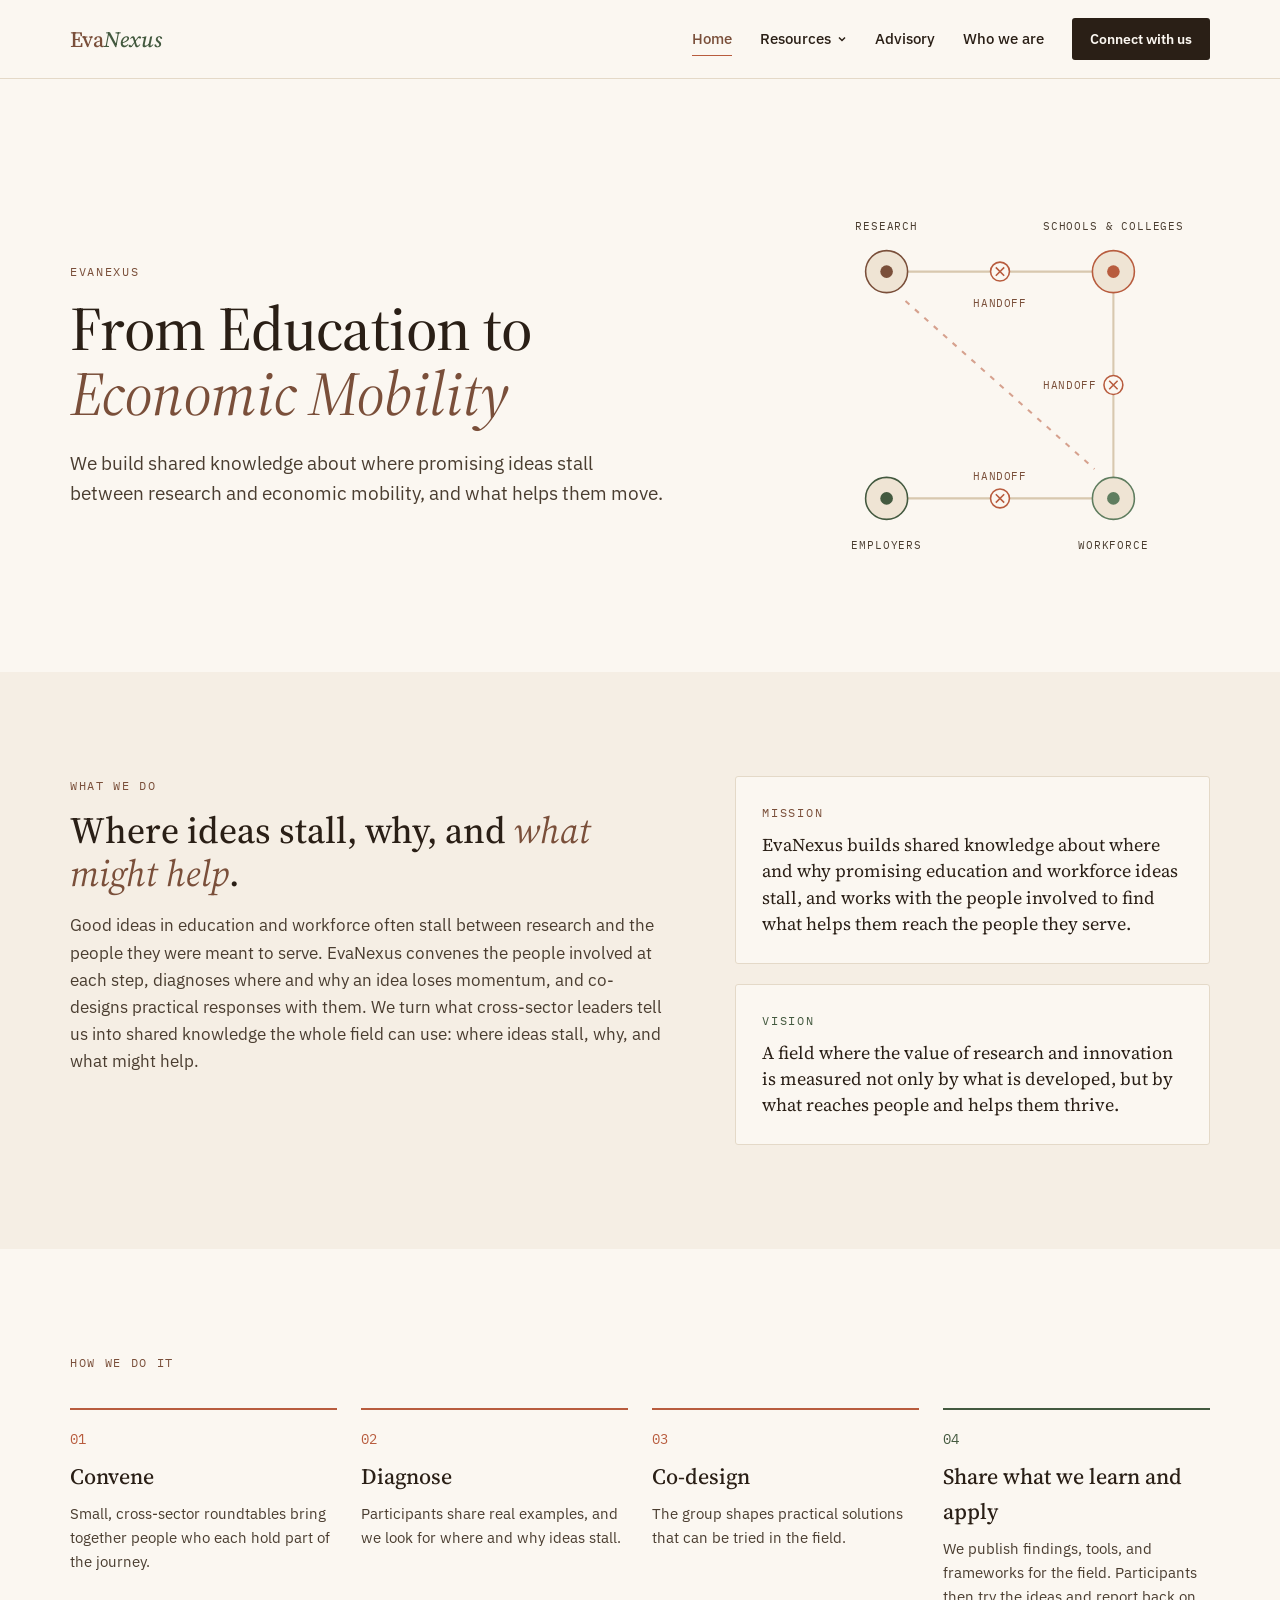
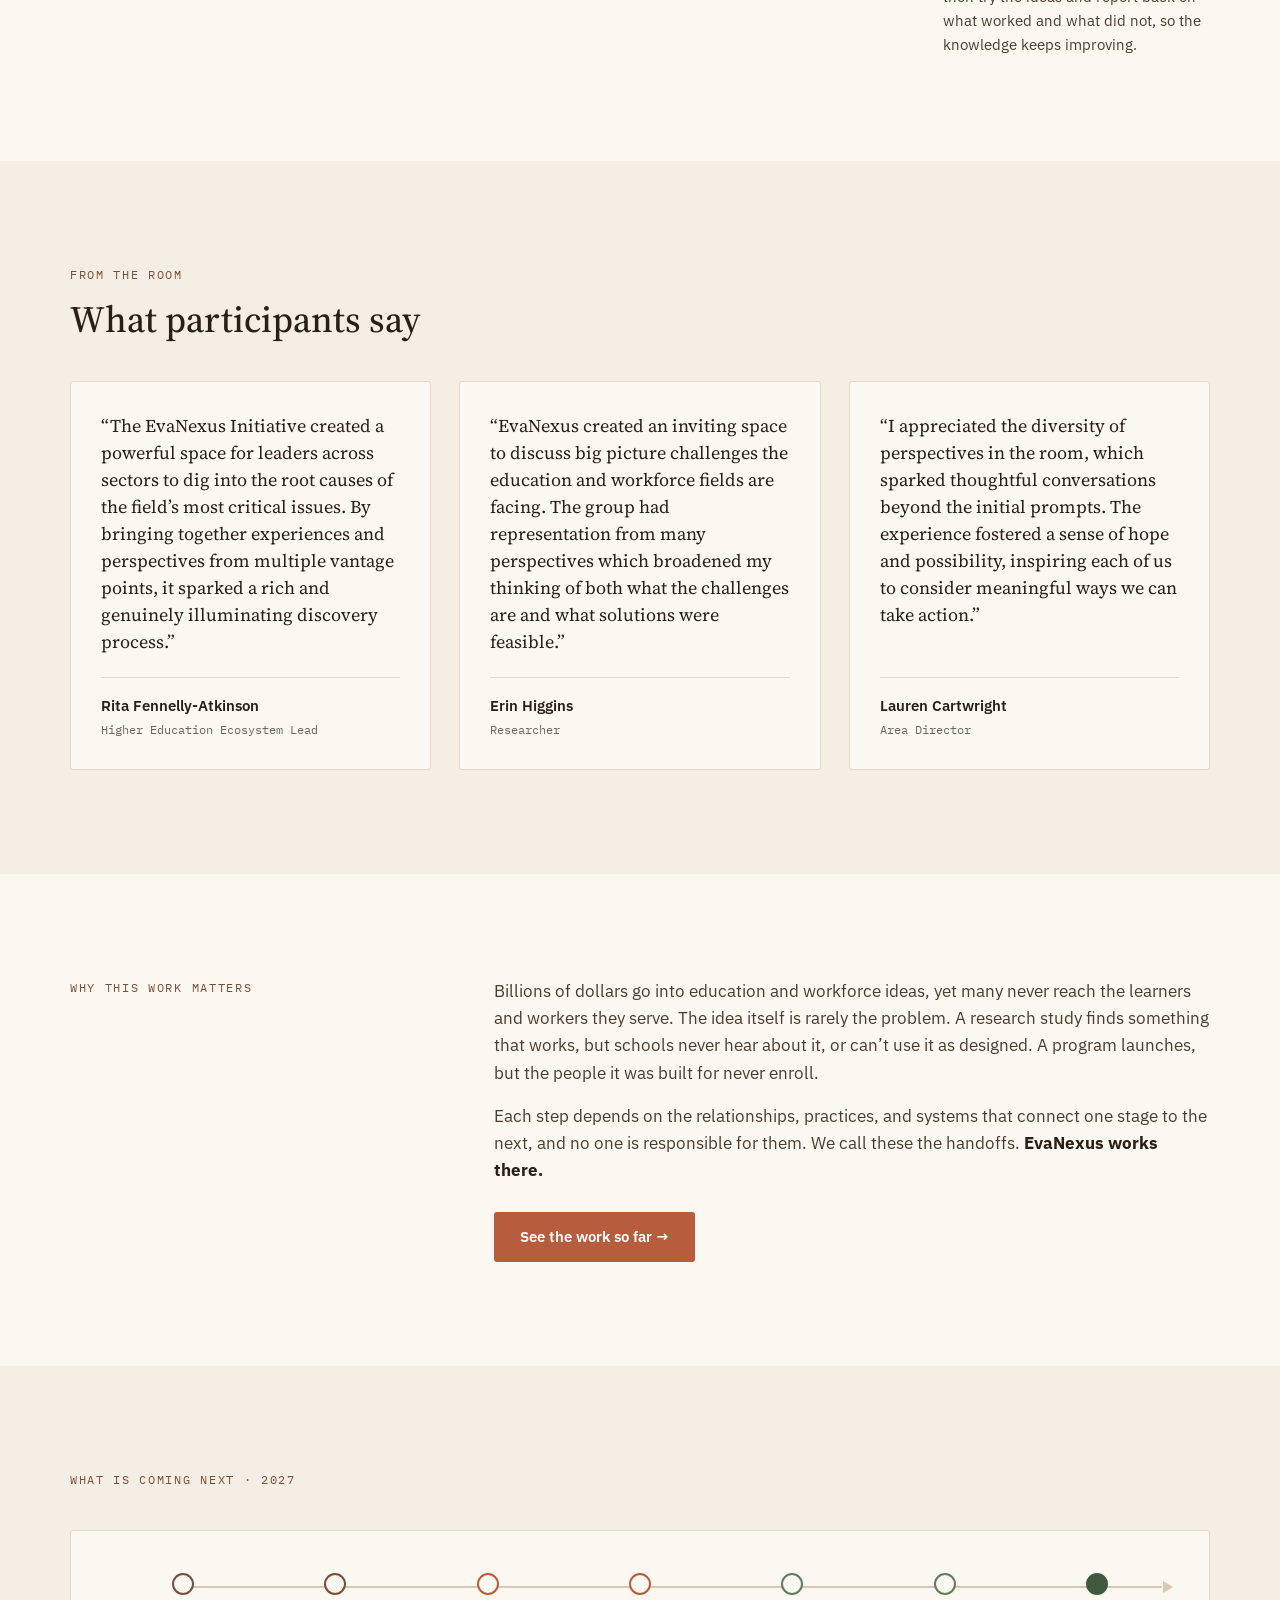
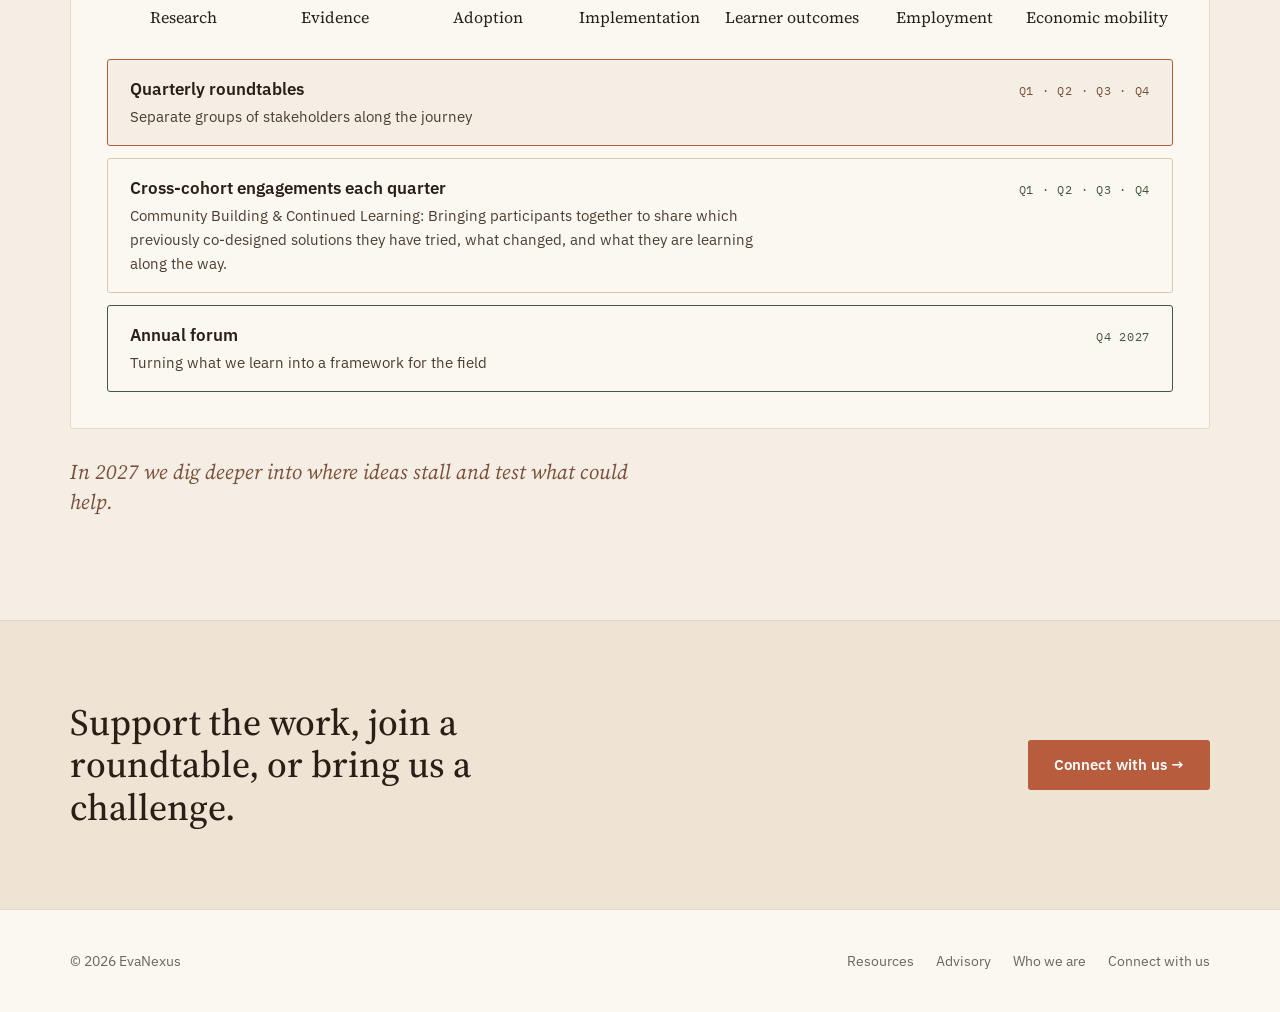
==== index.html @ 3455cbdf "Add files via upload" ====
<!doctype html>
<html lang="en">
<head>
<meta charset="utf-8">
<meta name="viewport" content="width=device-width, initial-scale=1">
<title>EvaNexus | From Education to Economic Mobility</title>
<meta name="description" content="EvaNexus builds shared knowledge about where promising education and workforce ideas stall between research and economic mobility, and what helps them move.">
<meta property="og:title" content="EvaNexus | From Education to Economic Mobility">
<meta property="og:description" content="EvaNexus builds shared knowledge about where promising education and workforce ideas stall between research and economic mobility, and what helps them move.">
<meta property="og:image" content="https://evanexus.org/images/evanexus-share.png">
<meta property="og:url" content="https://evanexus.org/">
<meta property="og:type" content="website">
<meta name="twitter:card" content="summary_large_image">
<link rel="icon" href="images/favicon.svg" type="image/svg+xml">
<link rel="preconnect" href="https://fonts.googleapis.com">
<link rel="preconnect" href="https://fonts.gstatic.com" crossorigin>
<link rel="stylesheet" href="https://fonts.googleapis.com/css2?family=Source+Serif+4:ital,opsz,wght@0,8..60,400..600;1,8..60,400..600&amp;family=IBM+Plex+Sans:wght@400;500;600&amp;family=IBM+Plex+Mono:wght@400;500&amp;display=swap">
<link rel="stylesheet" href="site.css">
</head>
<body>
<div style="background: #FBF7F1; color: #2A1F16; font-family: 'IBM Plex Sans', -apple-system, 'Segoe UI', sans-serif; font-size: 16px; line-height: 1.6">

<header style="position: sticky; top: 0; z-index: 10; background: #FBF7F1; border-bottom: 1px solid #E4D9C8">
<nav aria-label="Main" style="max-width: 1140px; margin: 0 auto; padding: 18px clamp(20px, 5vw, 64px); display: flex; flex-wrap: wrap; align-items: center; justify-content: space-between; gap: 16px">
<a href="index.html" style="font-family: 'Source Serif 4', Georgia, serif; font-weight: 500; font-size: 22px; color: #7A4F3A; text-decoration: none">Eva<span style="font-style: italic; color: #43593F">Nexus</span></a>
<div style="display: flex; flex-wrap: wrap; align-items: center; gap: 28px; font-size: 15px; font-weight: 500">
<a href="index.html" style="color: #7A4F3A; text-decoration: none; border-bottom: 1.5px solid #B85C3E; padding: 4px 0">Home</a>
<div class="enx-dd" style="position: relative">
<a href="resources.html" aria-haspopup="true" style="display: inline-flex; align-items: center; gap: 6px; color: #2A1F16; text-decoration: none; padding: 4px 0;">Resources <svg width="10" height="10" viewBox="0 0 10 10" fill="none" stroke="currentColor" stroke-width="1.5" aria-hidden="true"><path d="M2 3.5l3 3 3-3"></path></svg></a>
<div class="enx-menu" style="position: absolute; top: 100%; left: -14px; padding-top: 10px; z-index: 20">
<div style="display: flex; flex-direction: column; min-width: 230px; background: #FBF7F1; border: 1px solid #E4D9C8; border-radius: 3px; box-shadow: 0 8px 24px rgba(42, 31, 22, 0.1); padding: 6px">
<a href="resources.html#blog" style="display: flex; align-items: center; gap: 10px; padding: 10px 14px; border-radius: 3px; color: #2A1F16; text-decoration: none; font-size: 15px; font-weight: 500; white-space: nowrap"><svg width="16" height="16" viewBox="0 0 16 16" fill="none" stroke="#7A4F3A" stroke-width="1.4" stroke-linecap="round" stroke-linejoin="round" aria-hidden="true"><path d="M10.5 2.5l3 3L6 13H3v-3z"></path><path d="M9 4l3 3"></path></svg>Blog</a>
<a href="resources.html#reports" style="display: flex; align-items: center; gap: 10px; padding: 10px 14px; border-radius: 3px; color: #2A1F16; text-decoration: none; font-size: 15px; font-weight: 500; white-space: nowrap"><svg width="16" height="16" viewBox="0 0 16 16" fill="none" stroke="#7A4F3A" stroke-width="1.4" stroke-linecap="round" stroke-linejoin="round" aria-hidden="true"><path d="M4 1.5h5.5L12.5 4.5V14.5H4z"></path><path d="M9.5 1.5v3h3M6 8h4.5M6 10.5h4.5"></path></svg>White Papers/Reports</a>
<a href="resources.html#frameworks" style="display: flex; align-items: center; gap: 10px; padding: 10px 14px; border-radius: 3px; color: #2A1F16; text-decoration: none; font-size: 15px; font-weight: 500; white-space: nowrap"><svg width="16" height="16" viewBox="0 0 16 16" fill="none" stroke="#7A4F3A" stroke-width="1.4" stroke-linecap="round" stroke-linejoin="round" aria-hidden="true"><rect x="2" y="2" width="5" height="5"></rect><rect x="9" y="2" width="5" height="5"></rect><rect x="2" y="9" width="5" height="5"></rect><path d="M11.5 9v5M9 11.5h5"></path></svg>Frameworks</a>
</div>
</div>
</div>
<a href="advisory.html" style="color: #2A1F16; text-decoration: none; padding: 4px 0">Advisory</a>
<a href="who-we-are.html" style="color: #2A1F16; text-decoration: none; padding: 4px 0">Who we are</a>
<a href="connect.html" style="background: #2A1F16; color: #FBF7F1; text-decoration: none; padding: 10px 18px; border-radius: 3px; font-weight: 600; font-size: 14px">Connect with us</a>
</div>
</nav>
</header>

<section style="padding: clamp(56px, 8vw, 96px) 0 clamp(48px, 6vw, 80px)">
<div style="max-width: 1140px; margin: 0 auto; padding: 0 clamp(20px, 5vw, 64px); display: flex; flex-wrap: wrap; align-items: center; gap: clamp(32px, 5vw, 64px)">
<div style="flex: 1 1 460px; min-width: 0">
<p style="margin: 0 0 14px; font-family: 'IBM Plex Mono', ui-monospace, monospace; font-size: 12px; letter-spacing: 0.14em; text-transform: uppercase; color: #7A4F3A">EvaNexus</p>
<h1 style="margin: 0 0 22px; font-family: 'Source Serif 4', Georgia, serif; font-weight: 500; font-size: clamp(40px, 5.2vw, 62px); line-height: 1.05; letter-spacing: -0.01em; color: #2A1F16">From Education to <em style="font-weight: 400; color: #7A4F3A">Economic Mobility</em></h1>
<p style="margin: 0; font-size: 19px; color: #4A3D30; max-width: 54ch">We build shared knowledge about where promising ideas stall between research and economic mobility, and what helps them move.</p>
</div>
<div style="flex: 1 1 320px; max-width: 420px; margin: 0 auto">
<svg viewBox="0 0 400 400" role="img" aria-label="Research, schools and colleges, workforce and employers, connected by handoffs where ideas stall" style="width: 100%; display: block">
<g fill="none" stroke-width="2"><path d="M110 92H290M308 110V290M290 308H110" stroke="#D8C8AF"></path><path d="M110 120L290 280" stroke="#B85C3E" stroke-dasharray="5 7" opacity="0.55"></path></g>
<g stroke="#B85C3E" stroke-width="1.5" fill="#FBF7F1"><circle cx="200" cy="92" r="9"></circle><circle cx="308" cy="200" r="9"></circle><circle cx="200" cy="308" r="9"></circle></g>
<g stroke="#B85C3E" stroke-width="1.5" fill="none"><path d="M196 88l8 8m0-8l-8 8M304 196l8 8m0-8l-8 8M196 304l8 8m0-8l-8 8"></path></g>
<g fill="#EFE4D4" stroke-width="1.5"><circle cx="92" cy="92" r="20" stroke="#7A4F3A"></circle><circle cx="308" cy="92" r="20" stroke="#B85C3E"></circle><circle cx="308" cy="308" r="20" stroke="#5F7D5F"></circle><circle cx="92" cy="308" r="20" stroke="#43593F"></circle></g>
<circle cx="92" cy="92" r="6" fill="#7A4F3A"></circle><circle cx="308" cy="92" r="6" fill="#B85C3E"></circle><circle cx="308" cy="308" r="6" fill="#5F7D5F"></circle><circle cx="92" cy="308" r="6" fill="#43593F"></circle>
<g font-family="IBM Plex Mono, monospace" font-size="10.5" letter-spacing="0.8" fill="#4A3D30" text-anchor="middle"><text x="92" y="52">RESEARCH</text><text x="308" y="52">SCHOOLS &amp; COLLEGES</text><text x="308" y="356">WORKFORCE</text><text x="92" y="356">EMPLOYERS</text></g>
<g font-family="IBM Plex Mono, monospace" font-size="10" letter-spacing="0.6" fill="#7A4F3A"><text x="200" y="126" text-anchor="middle">HANDOFF</text><text x="292" y="204" text-anchor="end">HANDOFF</text><text x="200" y="290" text-anchor="middle">HANDOFF</text></g>
</svg>
</div>
</div>
</section>

<section style="background: #F5EEE4; padding: clamp(56px, 9vw, 104px) 0">
<div style="max-width: 1140px; margin: 0 auto; padding: 0 clamp(20px, 5vw, 64px); display: flex; flex-wrap: wrap; gap: 40px 64px">
<div style="flex: 1.2 1 440px; min-width: 0">
<p style="margin: 0 0 14px; font-family: 'IBM Plex Mono', ui-monospace, monospace; font-size: 12px; letter-spacing: 0.14em; text-transform: uppercase; color: #7A4F3A">What we do</p>
<h2 style="margin: 0 0 18px; font-family: 'Source Serif 4', Georgia, serif; font-weight: 500; font-size: clamp(28px, 3vw, 37px); line-height: 1.15; color: #2A1F16">Where ideas stall, why, and <em style="font-weight: 400; color: #7A4F3A">what might help</em>.</h2>
<p style="margin: 0; font-size: 17px; color: #4A3D30">Good ideas in education and workforce often stall between research and the people they were meant to serve. EvaNexus convenes the people involved at each step, diagnoses where and why an idea loses momentum, and co-designs practical responses with them. We turn what cross-sector leaders tell us into shared knowledge the whole field can use: where ideas stall, why, and what might help.</p>
</div>
<div style="flex: 1 1 340px; min-width: 0; display: flex; flex-direction: column; gap: 20px">
<div style="background: #FBF7F1; border: 1px solid #E4D9C8; border-radius: 3px; padding: 26px">
<p style="margin: 0 0 10px; font-family: 'IBM Plex Mono', ui-monospace, monospace; font-size: 12px; letter-spacing: 0.14em; text-transform: uppercase; color: #7A4F3A">Mission</p>
<p style="margin: 0; font-family: 'Source Serif 4', Georgia, serif; font-size: 18px; line-height: 1.45; color: #2A1F16">EvaNexus builds shared knowledge about where and why promising education and workforce ideas stall, and works with the people involved to find what helps them reach the people they serve.</p>
</div>
<div style="background: #FBF7F1; border: 1px solid #E4D9C8; border-radius: 3px; padding: 26px">
<p style="margin: 0 0 10px; font-family: 'IBM Plex Mono', ui-monospace, monospace; font-size: 12px; letter-spacing: 0.14em; text-transform: uppercase; color: #43593F">Vision</p>
<p style="margin: 0; font-family: 'Source Serif 4', Georgia, serif; font-size: 18px; line-height: 1.45; color: #2A1F16">A field where the value of research and innovation is measured not only by what is developed, but by what reaches people and helps them thrive.</p>
</div>
</div>
</div>
</section>

<section style="padding: clamp(56px, 9vw, 104px) 0">
<div style="max-width: 1140px; margin: 0 auto; padding: 0 clamp(20px, 5vw, 64px)">
<div style="max-width: 660px; margin-bottom: 36px">
<p style="margin: 0 0 14px; font-family: 'IBM Plex Mono', ui-monospace, monospace; font-size: 12px; letter-spacing: 0.14em; text-transform: uppercase; color: #7A4F3A">How we do it</p>

</div>
<div style="display: grid; grid-template-columns: repeat(auto-fit, minmax(230px, 1fr)); gap: 24px">
<div style="border-top: 2px solid #B85C3E; padding-top: 18px">
<p style="margin: 0 0 8px; font-family: 'IBM Plex Mono', ui-monospace, monospace; font-size: 14px; color: #B85C3E">01</p>
<h3 style="margin: 0 0 8px; font-family: 'Source Serif 4', Georgia, serif; font-weight: 500; font-size: 22px; color: #2A1F16">Convene</h3>
<p style="margin: 0; font-size: 15px; color: #4A3D30">Small, cross-sector roundtables bring together people who each hold part of the journey.</p>
</div>
<div style="border-top: 2px solid #B85C3E; padding-top: 18px">
<p style="margin: 0 0 8px; font-family: 'IBM Plex Mono', ui-monospace, monospace; font-size: 14px; color: #B85C3E">02</p>
<h3 style="margin: 0 0 8px; font-family: 'Source Serif 4', Georgia, serif; font-weight: 500; font-size: 22px; color: #2A1F16">Diagnose</h3>
<p style="margin: 0; font-size: 15px; color: #4A3D30">Participants share real examples, and we look for where and why ideas stall.</p>
</div>
<div style="border-top: 2px solid #B85C3E; padding-top: 18px">
<p style="margin: 0 0 8px; font-family: 'IBM Plex Mono', ui-monospace, monospace; font-size: 14px; color: #B85C3E">03</p>
<h3 style="margin: 0 0 8px; font-family: 'Source Serif 4', Georgia, serif; font-weight: 500; font-size: 22px; color: #2A1F16">Co-design</h3>
<p style="margin: 0; font-size: 15px; color: #4A3D30">The group shapes practical solutions that can be tried in the field.</p>
</div>
<div style="border-top: 2px solid #43593F; padding-top: 18px">
<p style="margin: 0 0 8px; font-family: 'IBM Plex Mono', ui-monospace, monospace; font-size: 14px; color: #43593F">04</p>
<h3 style="margin: 0 0 8px; font-family: 'Source Serif 4', Georgia, serif; font-weight: 500; font-size: 22px; color: #2A1F16">Share what we learn and apply</h3>
<p style="margin: 0; font-size: 15px; color: #4A3D30">We publish findings, tools, and frameworks for the field. Participants then try the ideas and report back on what worked and what did not, so the knowledge keeps improving.</p>
</div>
</div>
</div>
</section><section style="background: #F5EEE4; padding: clamp(56px, 9vw, 104px) 0">
<div style="max-width: 1140px; margin: 0 auto; padding: 0 clamp(20px, 5vw, 64px)">
<div style="max-width: 660px; margin-bottom: 40px">
<p style="margin: 0 0 14px; font-family: 'IBM Plex Mono', ui-monospace, monospace; font-size: 12px; letter-spacing: 0.14em; text-transform: uppercase; color: #7A4F3A">From the room</p>
<h2 style="margin: 0; font-family: 'Source Serif 4', Georgia, serif; font-weight: 500; font-size: clamp(28px, 3vw, 37px); line-height: 1.15; color: #2A1F16">What participants say</h2>
</div>
<div style="display: grid; grid-template-columns: repeat(auto-fit, minmax(290px, 1fr)); gap: 28px">
<figure style="margin: 0; display: flex; flex-direction: column; justify-content: space-between; gap: 22px; background: #FBF7F1; border: 1px solid #E4D9C8; border-radius: 3px; padding: 30px">
<blockquote style="margin: 0; font-family: 'Source Serif 4', Georgia, serif; font-size: 18px; line-height: 1.5; color: #2A1F16">“The EvaNexus Initiative created a powerful space for leaders across sectors to dig into the root causes of the field’s most critical issues. By bringing together experiences and perspectives from multiple vantage points, it sparked a rich and genuinely illuminating discovery process.”</blockquote>
<figcaption style="display: flex; flex-direction: column; gap: 2px; padding-top: 16px; border-top: 1px solid #E4D9C8"><span style="font-weight: 600; font-size: 15px; color: #2A1F16">Rita Fennelly-Atkinson</span><span style="font-family: 'IBM Plex Mono', ui-monospace, monospace; font-size: 12px; color: #6B6560">Higher Education Ecosystem Lead</span></figcaption>
</figure>
<figure style="margin: 0; display: flex; flex-direction: column; justify-content: space-between; gap: 22px; background: #FBF7F1; border: 1px solid #E4D9C8; border-radius: 3px; padding: 30px">
<blockquote style="margin: 0; font-family: 'Source Serif 4', Georgia, serif; font-size: 18px; line-height: 1.5; color: #2A1F16">“EvaNexus created an inviting space to discuss big picture challenges the education and workforce fields are facing. The group had representation from many perspectives which broadened my thinking of both what the challenges are and what solutions were feasible.”</blockquote>
<figcaption style="display: flex; flex-direction: column; gap: 2px; padding-top: 16px; border-top: 1px solid #E4D9C8"><span style="font-weight: 600; font-size: 15px; color: #2A1F16">Erin Higgins</span><span style="font-family: 'IBM Plex Mono', ui-monospace, monospace; font-size: 12px; color: #6B6560">Researcher</span></figcaption>
</figure>
<figure style="margin: 0; display: flex; flex-direction: column; justify-content: space-between; gap: 22px; background: #FBF7F1; border: 1px solid #E4D9C8; border-radius: 3px; padding: 30px">
<blockquote style="margin: 0; font-family: 'Source Serif 4', Georgia, serif; font-size: 18px; line-height: 1.5; color: #2A1F16">“I appreciated the diversity of perspectives in the room, which sparked thoughtful conversations beyond the initial prompts. The experience fostered a sense of hope and possibility, inspiring each of us to consider meaningful ways we can take action.”</blockquote>
<figcaption style="display: flex; flex-direction: column; gap: 2px; padding-top: 16px; border-top: 1px solid #E4D9C8"><span style="font-weight: 600; font-size: 15px; color: #2A1F16">Lauren Cartwright</span><span style="font-family: 'IBM Plex Mono', ui-monospace, monospace; font-size: 12px; color: #6B6560">Area Director</span></figcaption>
</figure>
</div>
</div>
</section><section style="padding: clamp(56px, 9vw, 104px) 0">
<div style="max-width: 1140px; margin: 0 auto; padding: 0 clamp(20px, 5vw, 64px); display: flex; flex-wrap: wrap; align-items: flex-start; gap: 32px 64px">
<div style="flex: 0 1 360px; min-width: 0">
<p style="margin: 0 0 14px; font-family: 'IBM Plex Mono', ui-monospace, monospace; font-size: 12px; letter-spacing: 0.14em; text-transform: uppercase; color: #7A4F3A">Why this work matters</p>
</div>
<div style="flex: 1 1 480px; min-width: 0">
<p style="margin: 0 0 16px; font-size: 17px; color: #4A3D30">Billions of dollars go into education and workforce ideas, yet many never reach the learners and workers they serve. The idea itself is rarely the problem. A research study finds something that works, but schools never hear about it, or can’t use it as designed. A program launches, but the people it was built for never enroll.</p>
<p style="margin: 0 0 28px; font-size: 17px; color: #4A3D30">Each step depends on the relationships, practices, and systems that connect one stage to the next, and no one is responsible for them. We call these the handoffs. <strong style="color: #2A1F16">EvaNexus works there.</strong></p>
<a href="resources.html#reports" style="display: inline-block; background: #B85C3E; color: #FFFFFF; text-decoration: none; padding: 13px 26px; border-radius: 3px; font-weight: 600; font-size: 15px">See the work so far →</a>
</div>
</div>
</section>





<section style="background: #F5EEE4; padding: clamp(56px, 9vw, 104px) 0">
<div style="max-width: 1140px; margin: 0 auto; padding: 0 clamp(20px, 5vw, 64px)">
<div style="max-width: 660px; margin-bottom: 40px">
<p style="margin: 0 0 14px; font-family: 'IBM Plex Mono', ui-monospace, monospace; font-size: 12px; letter-spacing: 0.14em; text-transform: uppercase; color: #7A4F3A">What is coming next · 2027</p>

</div>
<div style="background: #FBF7F1; border: 1px solid #E4D9C8; border-radius: 3px; padding: clamp(20px, 3vw, 36px)">
<div style="overflow-x: auto">
<div style="min-width: 760px; position: relative; padding-top: 6px">
<div style="position: absolute; left: 7%; right: 1%; top: 19px; height: 2px; background: #D8C8AF"></div>
<div style="position: absolute; right: 0; top: 14px; width: 0; height: 0; border-top: 6px solid transparent; border-bottom: 6px solid transparent; border-left: 10px solid #D8C8AF"></div>
<div style="display: grid; grid-template-columns: repeat(7, minmax(0, 1fr)); position: relative">
<div style="display: flex; flex-direction: column; align-items: center; gap: 12px; text-align: center"><span style="width: 22px; height: 22px; box-sizing: border-box; border-radius: 50%; background: #FBF7F1; border: 2px solid #7A4F3A"></span><span style="font-family: 'Source Serif 4', Georgia, serif; font-size: 16px; line-height: 1.25; color: #2A1F16">Research</span></div>
<div style="display: flex; flex-direction: column; align-items: center; gap: 12px; text-align: center"><span style="width: 22px; height: 22px; box-sizing: border-box; border-radius: 50%; background: #FBF7F1; border: 2px solid #7A4F3A"></span><span style="font-family: 'Source Serif 4', Georgia, serif; font-size: 16px; line-height: 1.25; color: #2A1F16">Evidence</span></div>
<div style="display: flex; flex-direction: column; align-items: center; gap: 12px; text-align: center"><span style="width: 22px; height: 22px; box-sizing: border-box; border-radius: 50%; background: #FBF7F1; border: 2px solid #B85C3E"></span><span style="font-family: 'Source Serif 4', Georgia, serif; font-size: 16px; line-height: 1.25; color: #2A1F16">Adoption</span></div>
<div style="display: flex; flex-direction: column; align-items: center; gap: 12px; text-align: center"><span style="width: 22px; height: 22px; box-sizing: border-box; border-radius: 50%; background: #FBF7F1; border: 2px solid #B85C3E"></span><span style="font-family: 'Source Serif 4', Georgia, serif; font-size: 16px; line-height: 1.25; color: #2A1F16">Implementation</span></div>
<div style="display: flex; flex-direction: column; align-items: center; gap: 12px; text-align: center"><span style="width: 22px; height: 22px; box-sizing: border-box; border-radius: 50%; background: #FBF7F1; border: 2px solid #5F7D5F"></span><span style="font-family: 'Source Serif 4', Georgia, serif; font-size: 16px; line-height: 1.25; color: #2A1F16">Learner outcomes</span></div>
<div style="display: flex; flex-direction: column; align-items: center; gap: 12px; text-align: center"><span style="width: 22px; height: 22px; box-sizing: border-box; border-radius: 50%; background: #FBF7F1; border: 2px solid #5F7D5F"></span><span style="font-family: 'Source Serif 4', Georgia, serif; font-size: 16px; line-height: 1.25; color: #2A1F16">Employment</span></div>
<div style="display: flex; flex-direction: column; align-items: center; gap: 12px; text-align: center"><span style="width: 22px; height: 22px; box-sizing: border-box; border-radius: 50%; background: #43593F; border: 2px solid #43593F"></span><span style="font-family: 'Source Serif 4', Georgia, serif; font-size: 16px; line-height: 1.25; color: #2A1F16">Economic mobility</span></div>
</div>
</div>
</div>
<div style="display: flex; flex-direction: column; gap: 12px; margin-top: 32px">
<div style="background: #F5EEE4; border: 1px solid #B85C3E; border-radius: 3px; padding: 16px 22px; display: flex; flex-wrap: wrap; align-items: baseline; justify-content: space-between; gap: 4px 24px">
<div style="min-width: 0"><p style="margin: 0; font-weight: 600; font-size: 17px; color: #2A1F16">Quarterly roundtables</p><p style="margin: 2px 0 0; font-size: 15px; color: #4A3D30">Separate groups of stakeholders along the journey</p></div>
<span style="font-family: 'IBM Plex Mono', ui-monospace, monospace; font-size: 12px; letter-spacing: 0.06em; color: #7A4F3A">Q1 · Q2 · Q3 · Q4</span>
</div>
<div style="background: #FBF7F1; border: 1px solid #D8C8AF; border-radius: 3px; padding: 16px 22px; display: flex; flex-wrap: wrap; align-items: baseline; justify-content: space-between; gap: 4px 24px">
<div style="min-width: 0"><p style="margin: 0; font-weight: 600; font-size: 17px; color: #2A1F16">Cross-cohort engagements each quarter</p><p style="margin: 2px 0 0; font-size: 15px; color: #4A3D30; max-width: 72ch">Community Building &amp; Continued Learning: Bringing participants together to share which previously co-designed solutions they have tried, what changed, and what they are learning along the way.</p></div>
<span style="font-family: 'IBM Plex Mono', ui-monospace, monospace; font-size: 12px; letter-spacing: 0.06em; color: #43593F">Q1 · Q2 · Q3 · Q4</span>
</div>
<div style="background: #FBF7F1; border: 1px solid #43593F; border-radius: 3px; padding: 16px 22px; display: flex; flex-wrap: wrap; align-items: baseline; justify-content: space-between; gap: 4px 24px">
<div style="min-width: 0"><p style="margin: 0; font-weight: 600; font-size: 17px; color: #2A1F16">Annual forum</p><p style="margin: 2px 0 0; font-size: 15px; color: #4A3D30">Turning what we learn into a framework for the field</p></div>
<span style="font-family: 'IBM Plex Mono', ui-monospace, monospace; font-size: 12px; letter-spacing: 0.06em; color: #43593F">Q4 2027</span>
</div>
</div>
</div>
<p style="margin: 28px 0 0; font-family: 'Source Serif 4', Georgia, serif; font-style: italic; font-size: 21px; line-height: 1.4; color: #7A4F3A; max-width: 52ch">In 2027 we dig deeper into where ideas stall and test what could help.</p>
</div>
</section>

<section style="background: #EFE4D4; border-top: 1px solid #E4D9C8; padding: clamp(48px, 7vw, 80px) 0">
<div style="max-width: 1140px; margin: 0 auto; padding: 0 clamp(20px, 5vw, 64px); display: flex; flex-wrap: wrap; align-items: center; justify-content: space-between; gap: 28px">
<h2 style="margin: 0; max-width: 24ch; font-family: 'Source Serif 4', Georgia, serif; font-weight: 500; font-size: clamp(28px, 3vw, 37px); line-height: 1.15; color: #2A1F16">Support the work, join a roundtable, or bring us a challenge.</h2>
<a href="connect.html" style="background: #B85C3E; color: #FFFFFF; text-decoration: none; padding: 13px 26px; border-radius: 3px; font-weight: 600; font-size: 15px">Connect with us →</a>
</div>
</section>

<footer style="border-top: 1px solid #E4D9C8; padding: 40px 0">
<div style="max-width: 1140px; margin: 0 auto; padding: 0 clamp(20px, 5vw, 64px); display: flex; flex-wrap: wrap; align-items: center; justify-content: space-between; gap: 16px; font-size: 14px; color: #6B6560">
<span>© 2026 EvaNexus</span>
<div style="display: flex; flex-wrap: wrap; gap: 22px">
<a href="resources.html" style="color: #6B6560; text-decoration: none">Resources</a>
<a href="advisory.html" style="color: #6B6560; text-decoration: none">Advisory</a>
<a href="who-we-are.html" style="color: #6B6560; text-decoration: none">Who we are</a>
<a href="connect.html" style="color: #6B6560; text-decoration: none">Connect with us</a>
</div>
</div>
</footer>

</div>
</body>
</html>
---- site.css ----
/* EvaNexus site-wide styles. Page layout styles are inline in each page. */
html{scroll-behavior:smooth}
body{margin:0;background:#FBF7F1}
a{color:#7A4F3A}a:hover{color:#B85C3E}
a:focus-visible{outline:2px solid #B85C3E;outline-offset:3px}
img{max-width:100%}
@media (prefers-reduced-motion: reduce){html{scroll-behavior:auto}}

/* Resources dropdown in the main menu */
.enx-menu{visibility:hidden;opacity:0;transition:opacity .15s ease}
.enx-dd:hover .enx-menu,.enx-dd:focus-within .enx-menu{visibility:visible;opacity:1}
.enx-menu a:hover,.enx-menu a:focus-visible{background:#F5EEE4;color:#7A4F3A}

/* Advisory: on wide screens, center the fourth challenge under the first three */
@media (min-width: 1140px){.enx-center-last{grid-column:2;grid-row:2}}
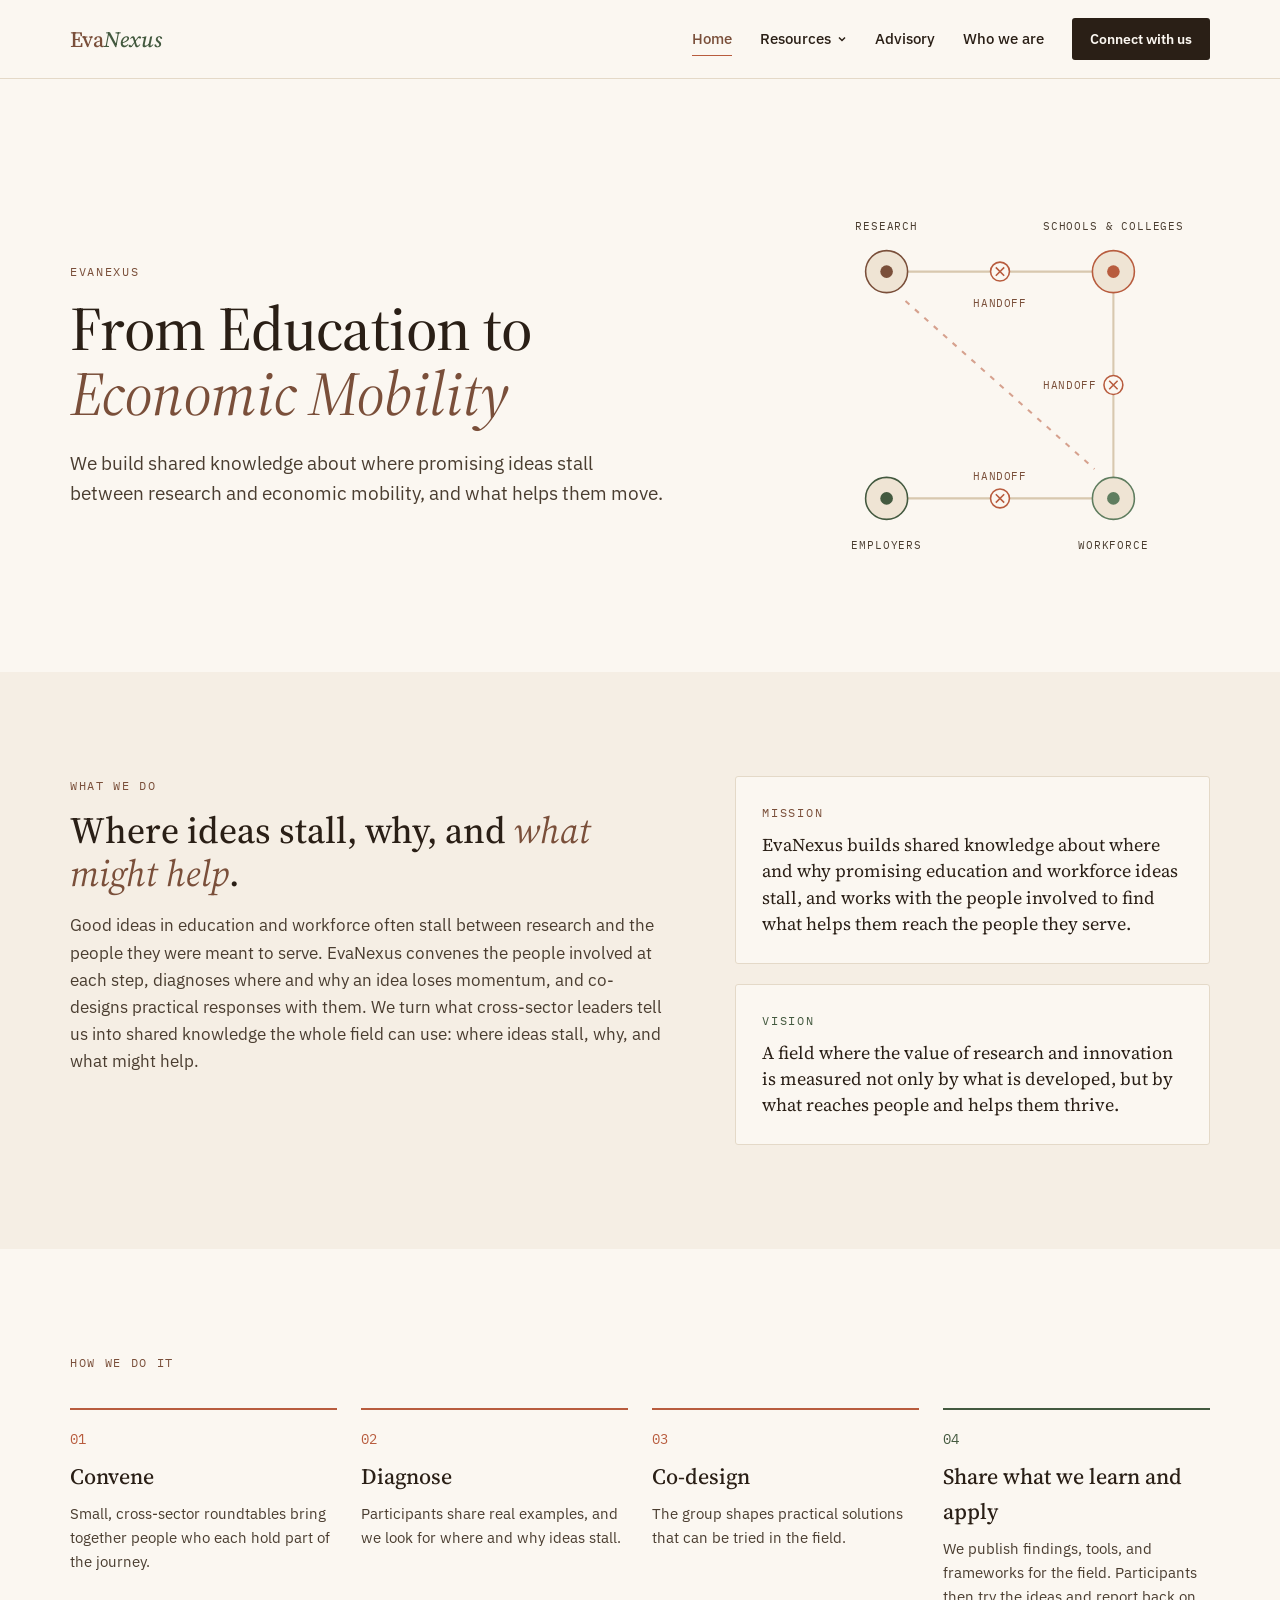
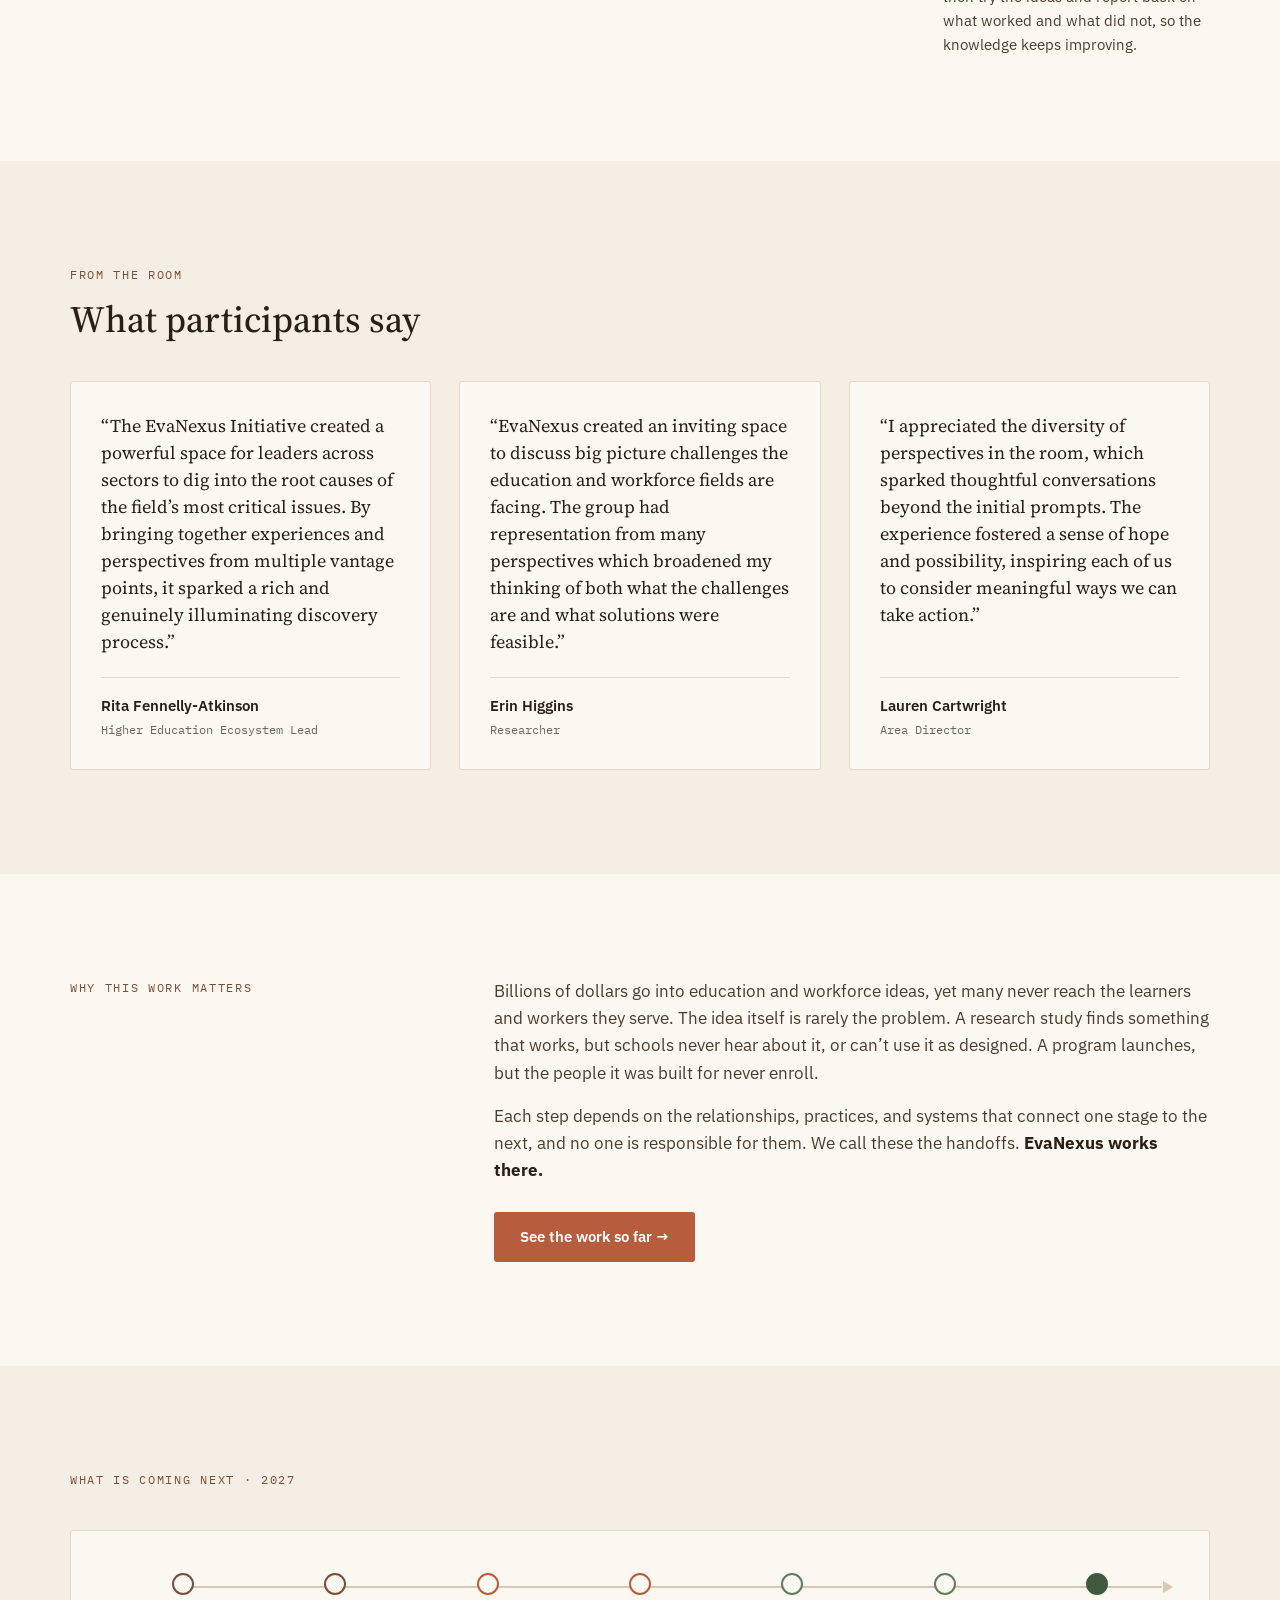
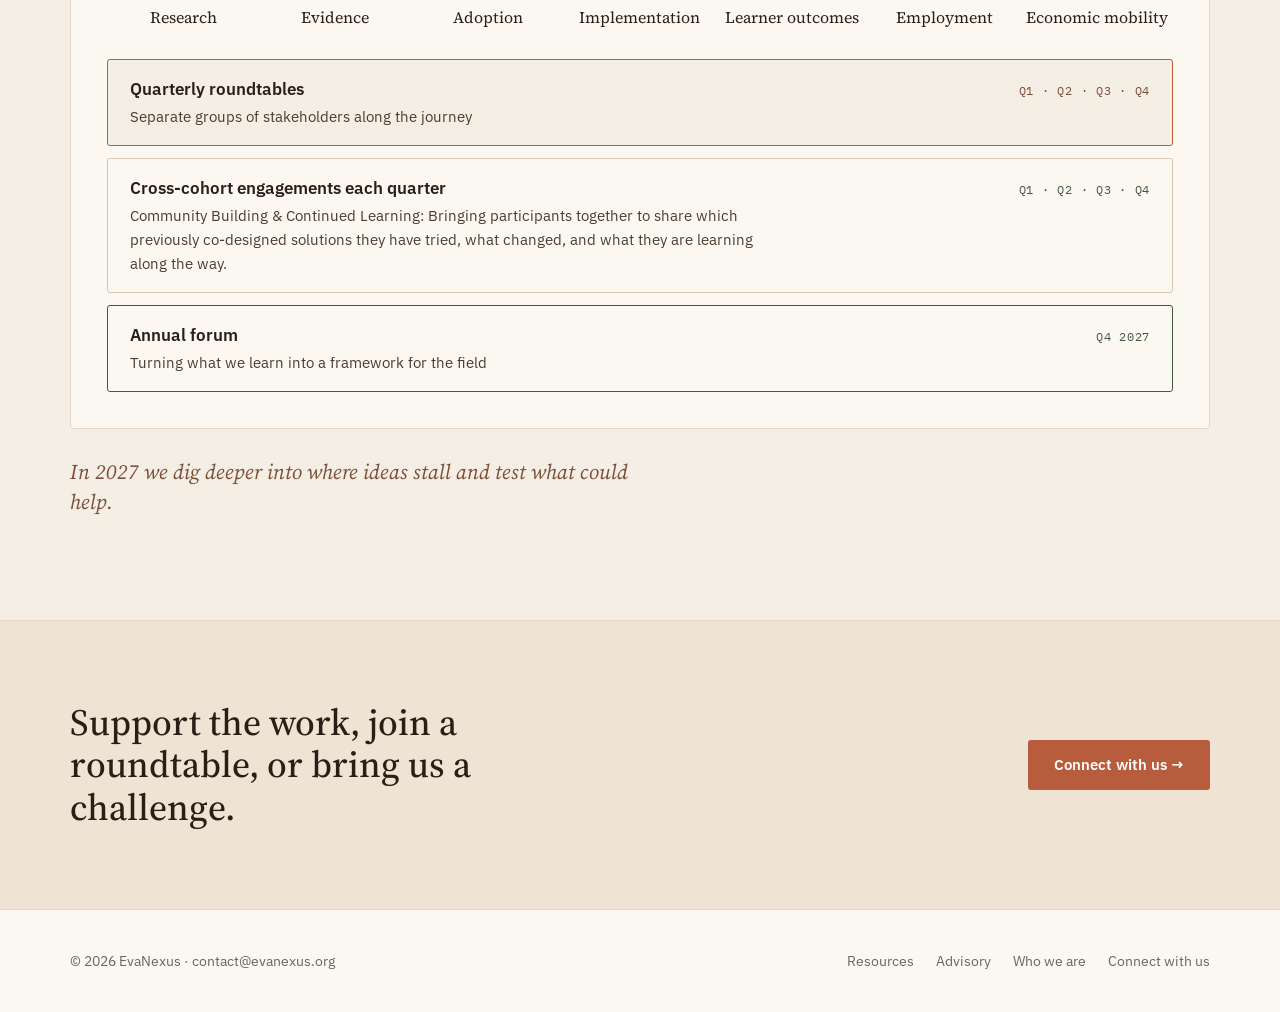
==== commit b274dfda: "Add files via upload" ====
--- a/index.html
+++ b/index.html
@@ -200,7 +200,7 @@
 
 <footer style="border-top: 1px solid #E4D9C8; padding: 40px 0">
 <div style="max-width: 1140px; margin: 0 auto; padding: 0 clamp(20px, 5vw, 64px); display: flex; flex-wrap: wrap; align-items: center; justify-content: space-between; gap: 16px; font-size: 14px; color: #6B6560">
-<span>© 2026 EvaNexus</span>
+<span>© 2026 EvaNexus · <a href="mailto:contact@evanexus.org" style="color: #6B6560; text-decoration: none">contact@evanexus.org</a></span>
 <div style="display: flex; flex-wrap: wrap; gap: 22px">
 <a href="resources.html" style="color: #6B6560; text-decoration: none">Resources</a>
 <a href="advisory.html" style="color: #6B6560; text-decoration: none">Advisory</a>
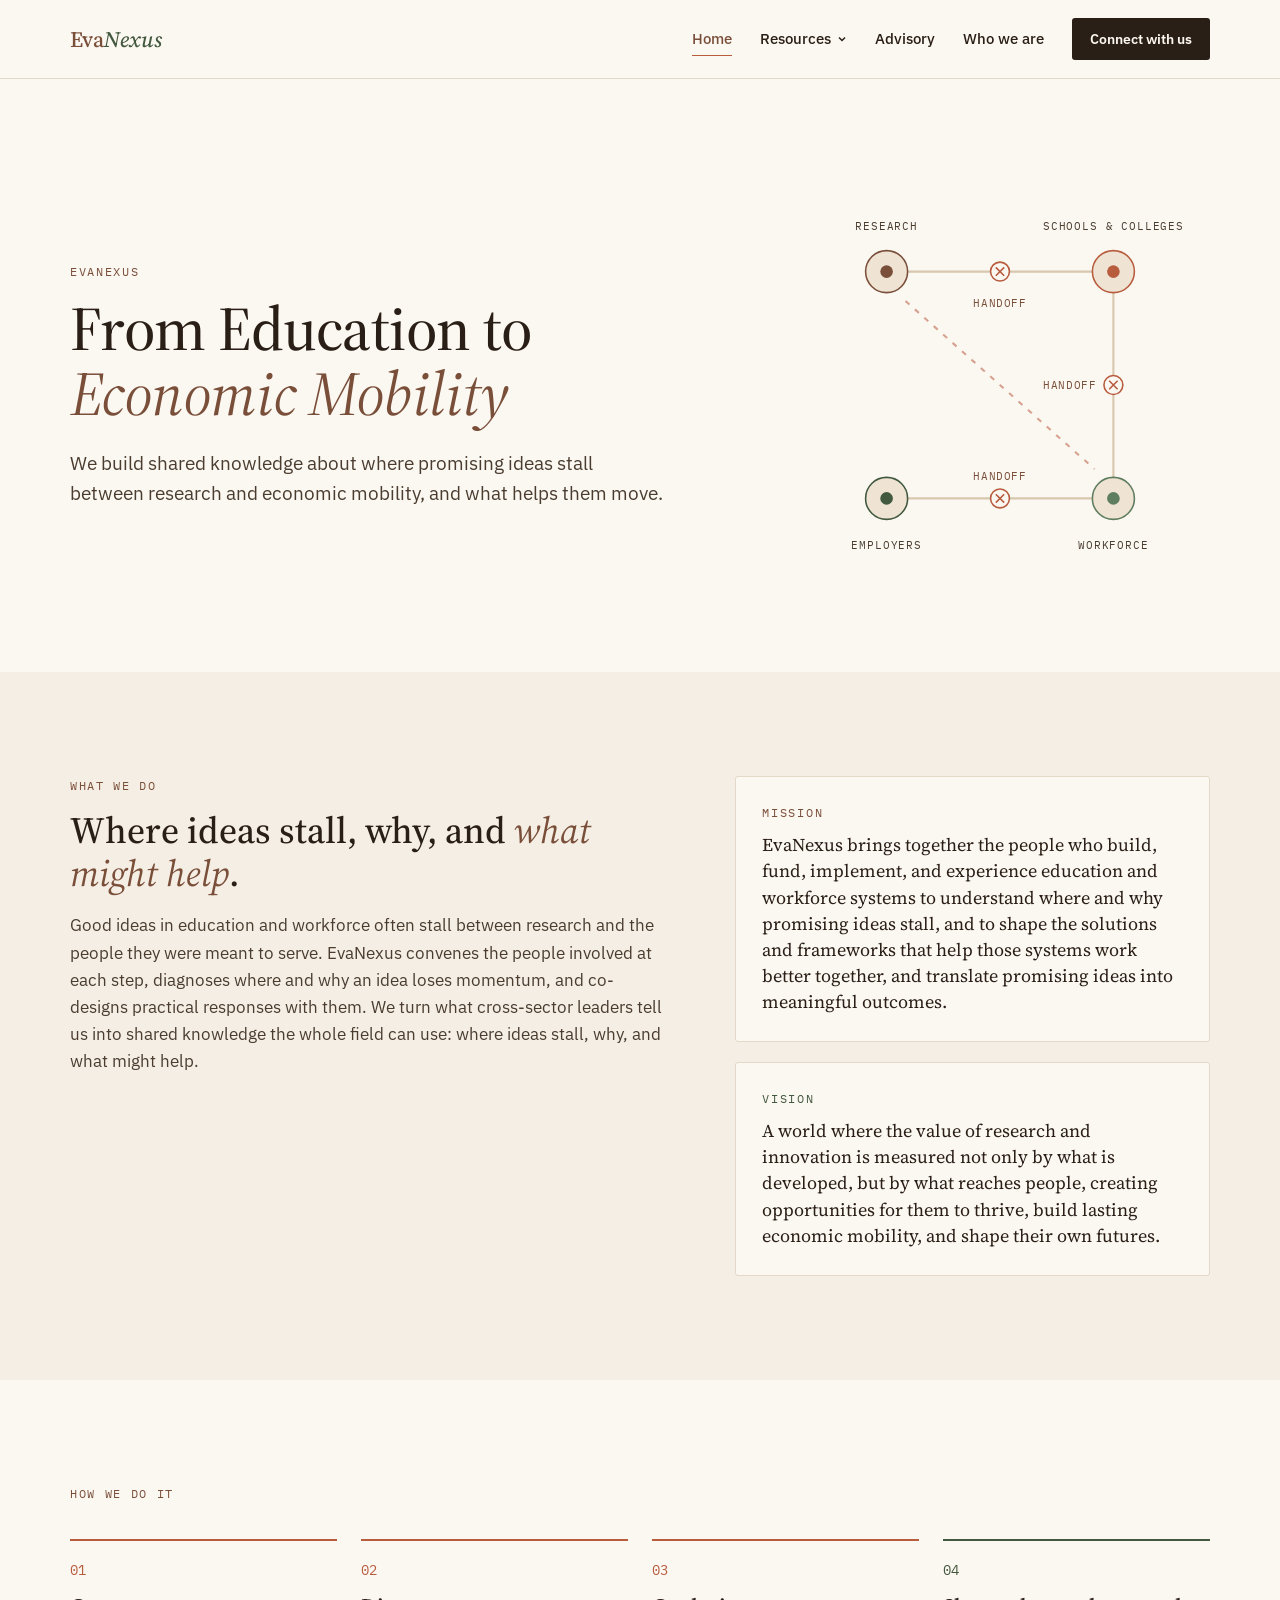
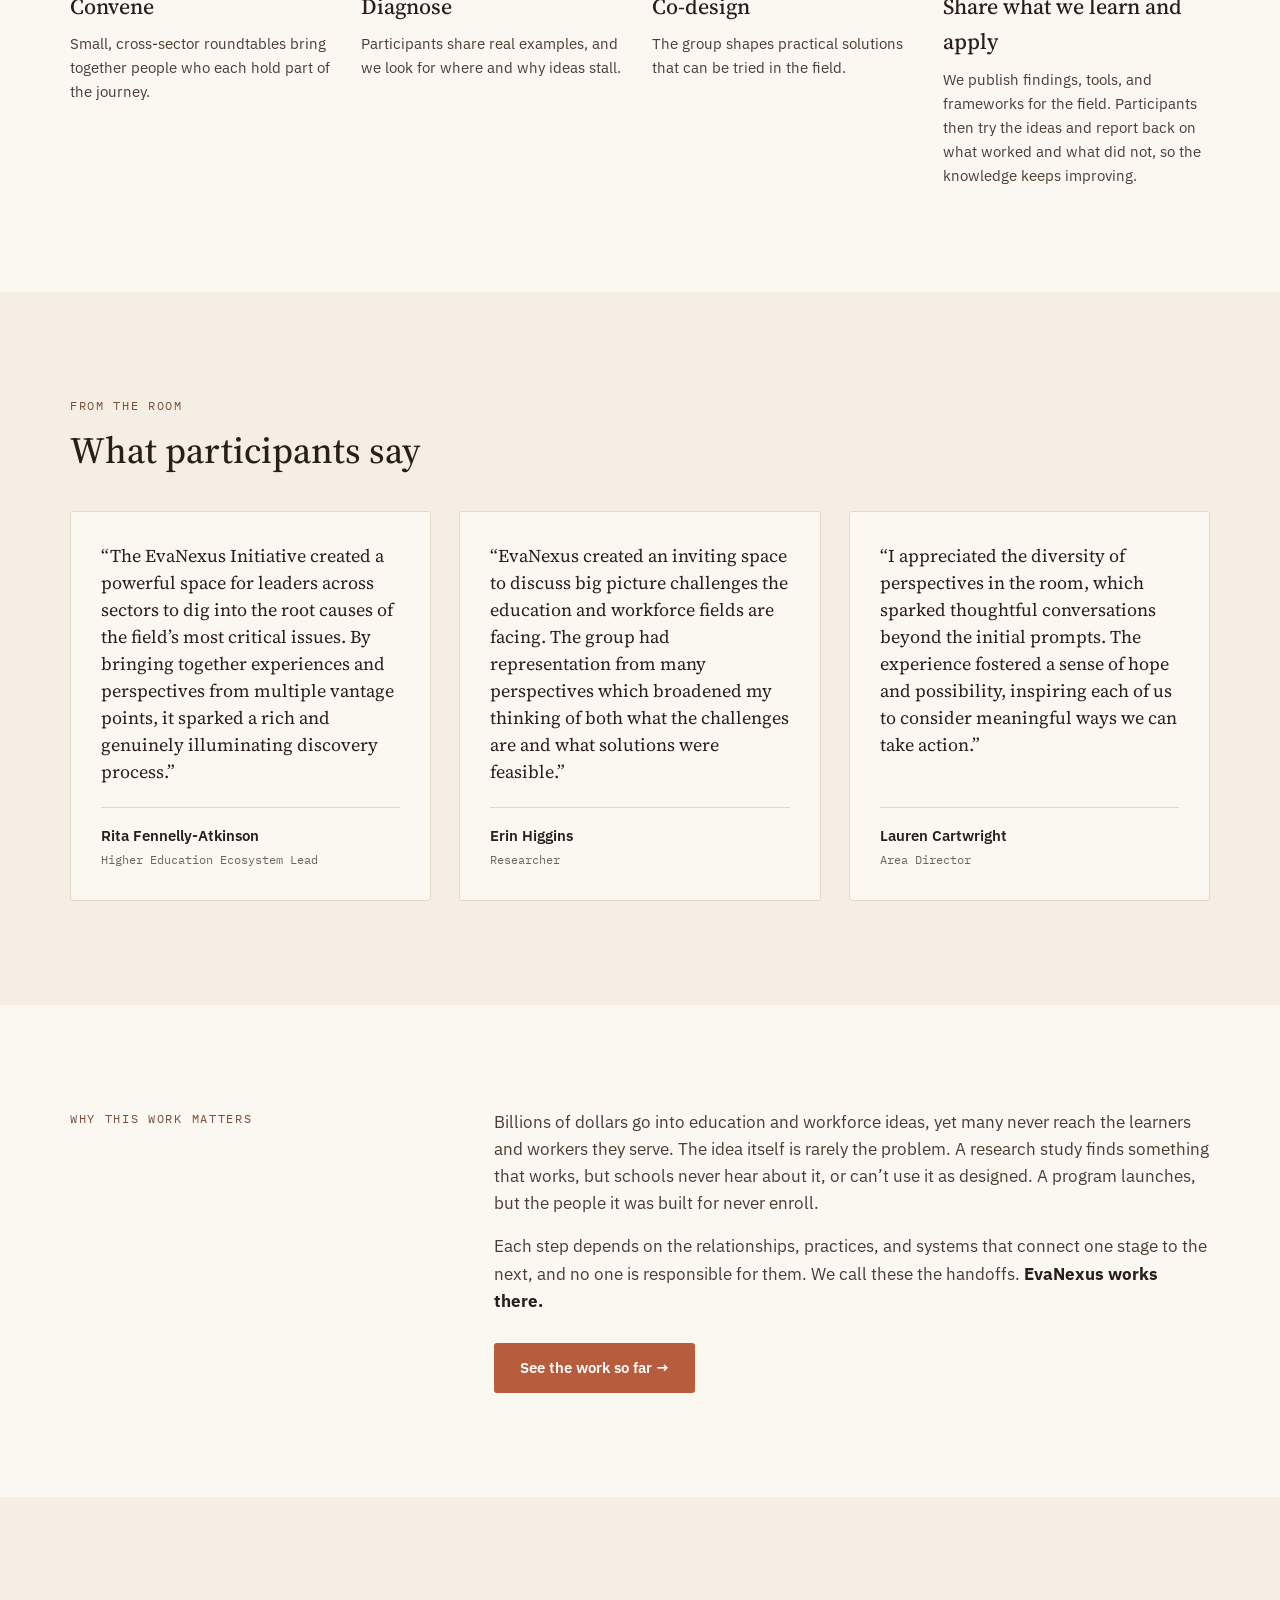
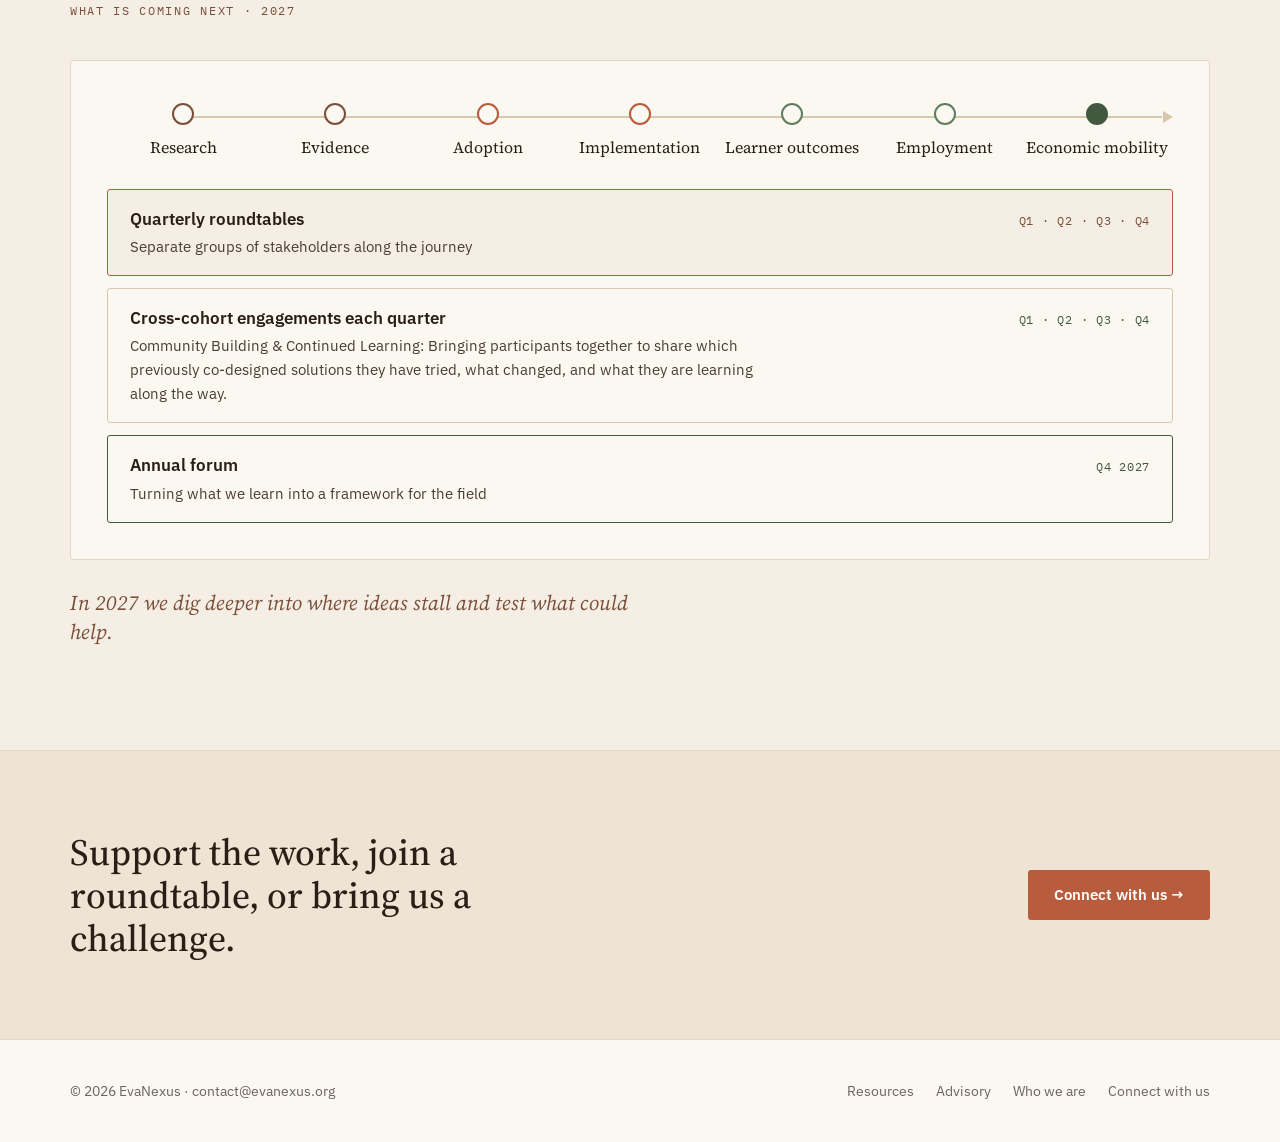
==== commit 5b20d54e: "Add files via upload" ====
--- a/index.html
+++ b/index.html
@@ -73,11 +73,11 @@
 <div style="flex: 1 1 340px; min-width: 0; display: flex; flex-direction: column; gap: 20px">
 <div style="background: #FBF7F1; border: 1px solid #E4D9C8; border-radius: 3px; padding: 26px">
 <p style="margin: 0 0 10px; font-family: 'IBM Plex Mono', ui-monospace, monospace; font-size: 12px; letter-spacing: 0.14em; text-transform: uppercase; color: #7A4F3A">Mission</p>
-<p style="margin: 0; font-family: 'Source Serif 4', Georgia, serif; font-size: 18px; line-height: 1.45; color: #2A1F16">EvaNexus builds shared knowledge about where and why promising education and workforce ideas stall, and works with the people involved to find what helps them reach the people they serve.</p>
+<p style="margin: 0; font-family: 'Source Serif 4', Georgia, serif; font-size: 18px; line-height: 1.45; color: #2A1F16">EvaNexus brings together the people who build, fund, implement, and experience education and workforce systems to understand where and why promising ideas stall, and to shape the solutions and frameworks that help those systems work better together, and translate promising ideas into meaningful outcomes.</p>
 </div>
 <div style="background: #FBF7F1; border: 1px solid #E4D9C8; border-radius: 3px; padding: 26px">
 <p style="margin: 0 0 10px; font-family: 'IBM Plex Mono', ui-monospace, monospace; font-size: 12px; letter-spacing: 0.14em; text-transform: uppercase; color: #43593F">Vision</p>
-<p style="margin: 0; font-family: 'Source Serif 4', Georgia, serif; font-size: 18px; line-height: 1.45; color: #2A1F16">A field where the value of research and innovation is measured not only by what is developed, but by what reaches people and helps them thrive.</p>
+<p style="margin: 0; font-family: 'Source Serif 4', Georgia, serif; font-size: 18px; line-height: 1.45; color: #2A1F16">A world where the value of research and innovation is measured not only by what is developed, but by what reaches people, creating opportunities for them to thrive, build lasting economic mobility, and shape their own futures.</p>
 </div>
 </div>
 </div>
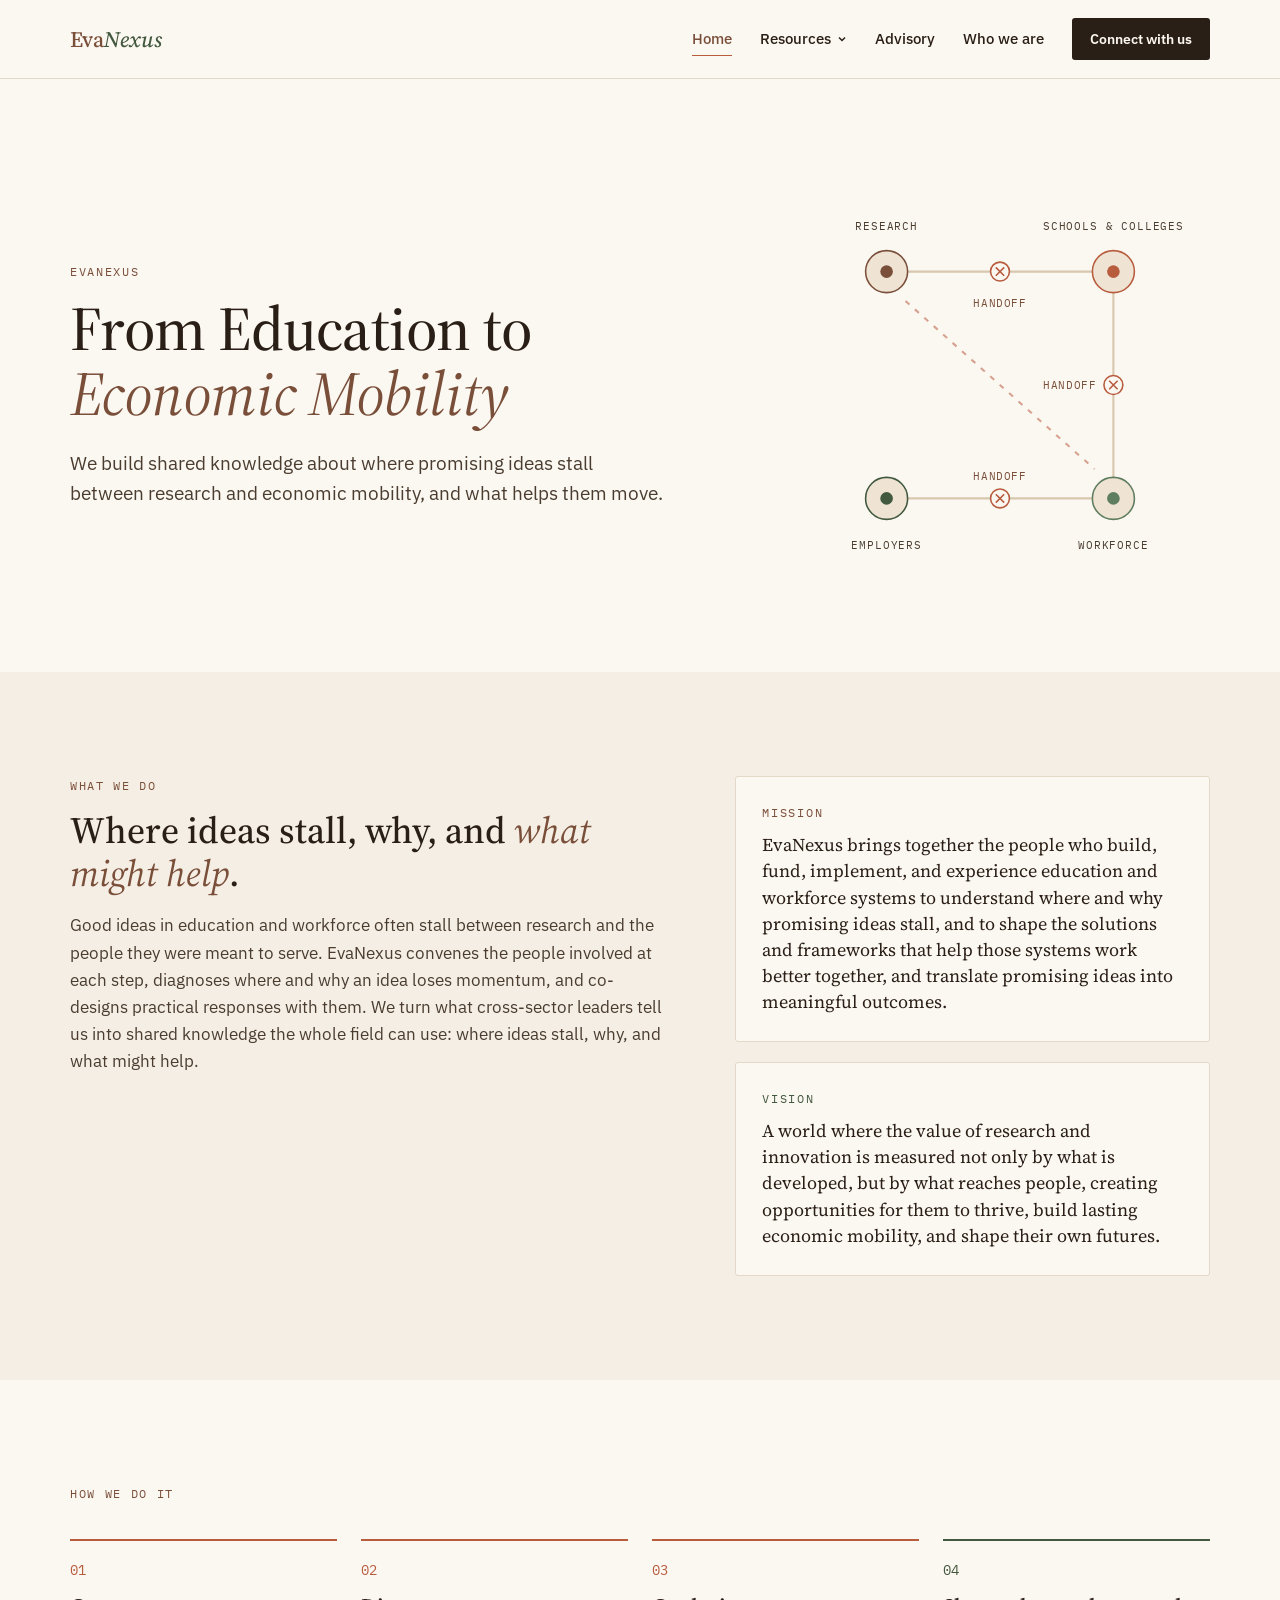
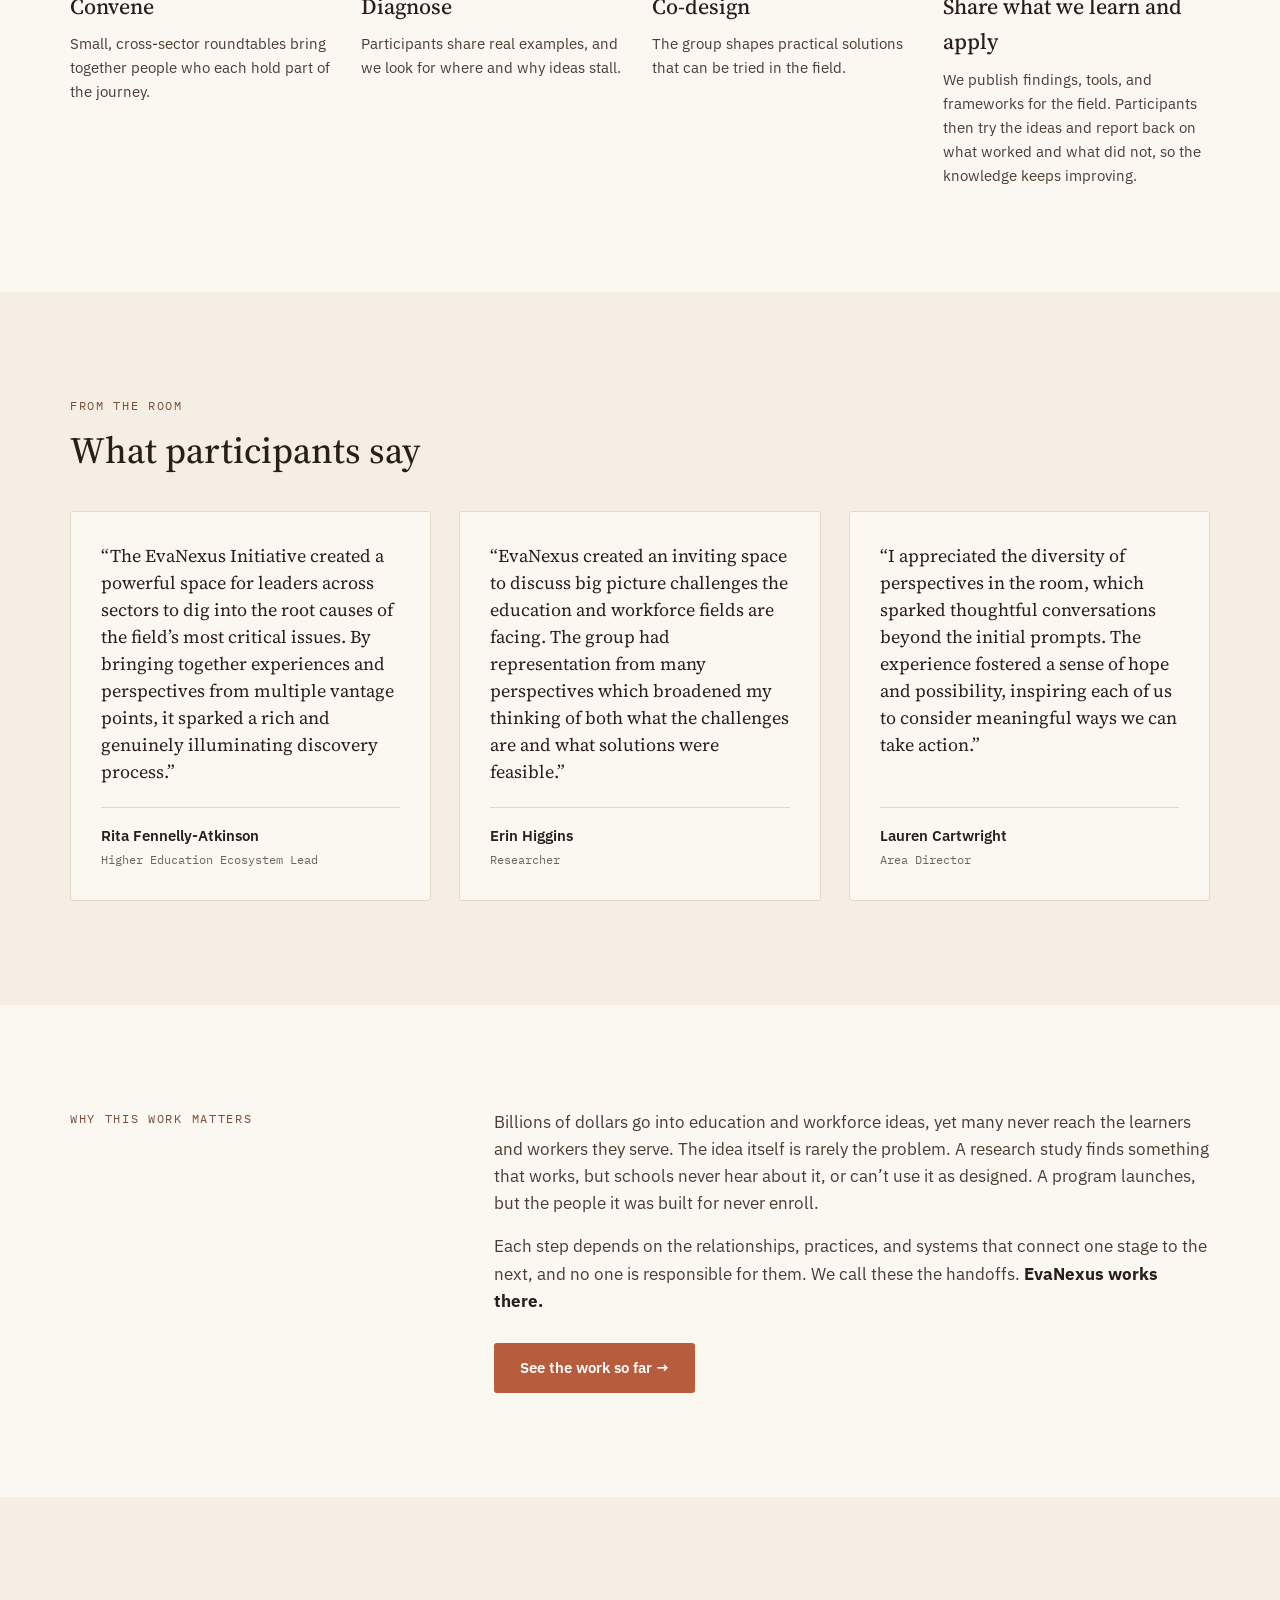
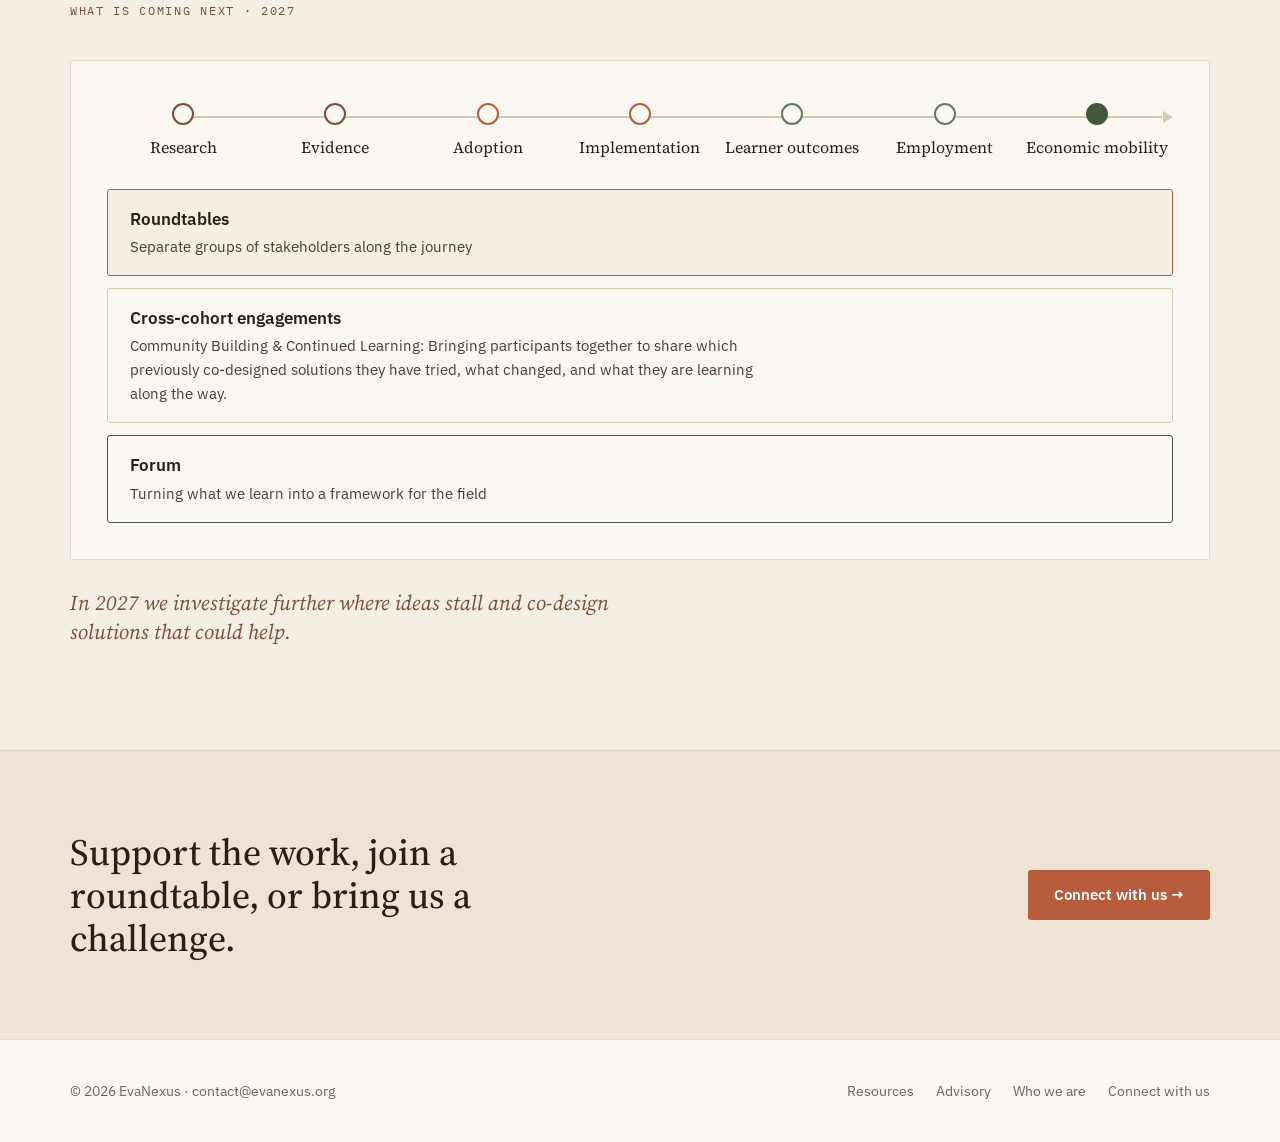
==== commit f5f6715b: "Add files via upload" ====
--- a/index.html
+++ b/index.html
@@ -174,20 +174,17 @@
 </div>
 <div style="display: flex; flex-direction: column; gap: 12px; margin-top: 32px">
 <div style="background: #F5EEE4; border: 1px solid #B85C3E; border-radius: 3px; padding: 16px 22px; display: flex; flex-wrap: wrap; align-items: baseline; justify-content: space-between; gap: 4px 24px">
-<div style="min-width: 0"><p style="margin: 0; font-weight: 600; font-size: 17px; color: #2A1F16">Quarterly roundtables</p><p style="margin: 2px 0 0; font-size: 15px; color: #4A3D30">Separate groups of stakeholders along the journey</p></div>
-<span style="font-family: 'IBM Plex Mono', ui-monospace, monospace; font-size: 12px; letter-spacing: 0.06em; color: #7A4F3A">Q1 · Q2 · Q3 · Q4</span>
+<div style="min-width: 0"><p style="margin: 0; font-weight: 600; font-size: 17px; color: #2A1F16">Roundtables</p><p style="margin: 2px 0 0; font-size: 15px; color: #4A3D30">Separate groups of stakeholders along the journey</p></div>
 </div>
 <div style="background: #FBF7F1; border: 1px solid #D8C8AF; border-radius: 3px; padding: 16px 22px; display: flex; flex-wrap: wrap; align-items: baseline; justify-content: space-between; gap: 4px 24px">
-<div style="min-width: 0"><p style="margin: 0; font-weight: 600; font-size: 17px; color: #2A1F16">Cross-cohort engagements each quarter</p><p style="margin: 2px 0 0; font-size: 15px; color: #4A3D30; max-width: 72ch">Community Building &amp; Continued Learning: Bringing participants together to share which previously co-designed solutions they have tried, what changed, and what they are learning along the way.</p></div>
-<span style="font-family: 'IBM Plex Mono', ui-monospace, monospace; font-size: 12px; letter-spacing: 0.06em; color: #43593F">Q1 · Q2 · Q3 · Q4</span>
+<div style="min-width: 0"><p style="margin: 0; font-weight: 600; font-size: 17px; color: #2A1F16">Cross-cohort engagements</p><p style="margin: 2px 0 0; font-size: 15px; color: #4A3D30; max-width: 72ch">Community Building &amp; Continued Learning: Bringing participants together to share which previously co-designed solutions they have tried, what changed, and what they are learning along the way.</p></div>
 </div>
 <div style="background: #FBF7F1; border: 1px solid #43593F; border-radius: 3px; padding: 16px 22px; display: flex; flex-wrap: wrap; align-items: baseline; justify-content: space-between; gap: 4px 24px">
-<div style="min-width: 0"><p style="margin: 0; font-weight: 600; font-size: 17px; color: #2A1F16">Annual forum</p><p style="margin: 2px 0 0; font-size: 15px; color: #4A3D30">Turning what we learn into a framework for the field</p></div>
-<span style="font-family: 'IBM Plex Mono', ui-monospace, monospace; font-size: 12px; letter-spacing: 0.06em; color: #43593F">Q4 2027</span>
-</div>
-</div>
-</div>
-<p style="margin: 28px 0 0; font-family: 'Source Serif 4', Georgia, serif; font-style: italic; font-size: 21px; line-height: 1.4; color: #7A4F3A; max-width: 52ch">In 2027 we dig deeper into where ideas stall and test what could help.</p>
+<div style="min-width: 0"><p style="margin: 0; font-weight: 600; font-size: 17px; color: #2A1F16">Forum</p><p style="margin: 2px 0 0; font-size: 15px; color: #4A3D30">Turning what we learn into a framework for the field</p></div>
+</div>
+</div>
+</div>
+<p style="margin: 28px 0 0; font-family: 'Source Serif 4', Georgia, serif; font-style: italic; font-size: 21px; line-height: 1.4; color: #7A4F3A; max-width: 52ch">In 2027 we investigate further where ideas stall and co-design solutions that could help.</p>
 </div>
 </section>
 
